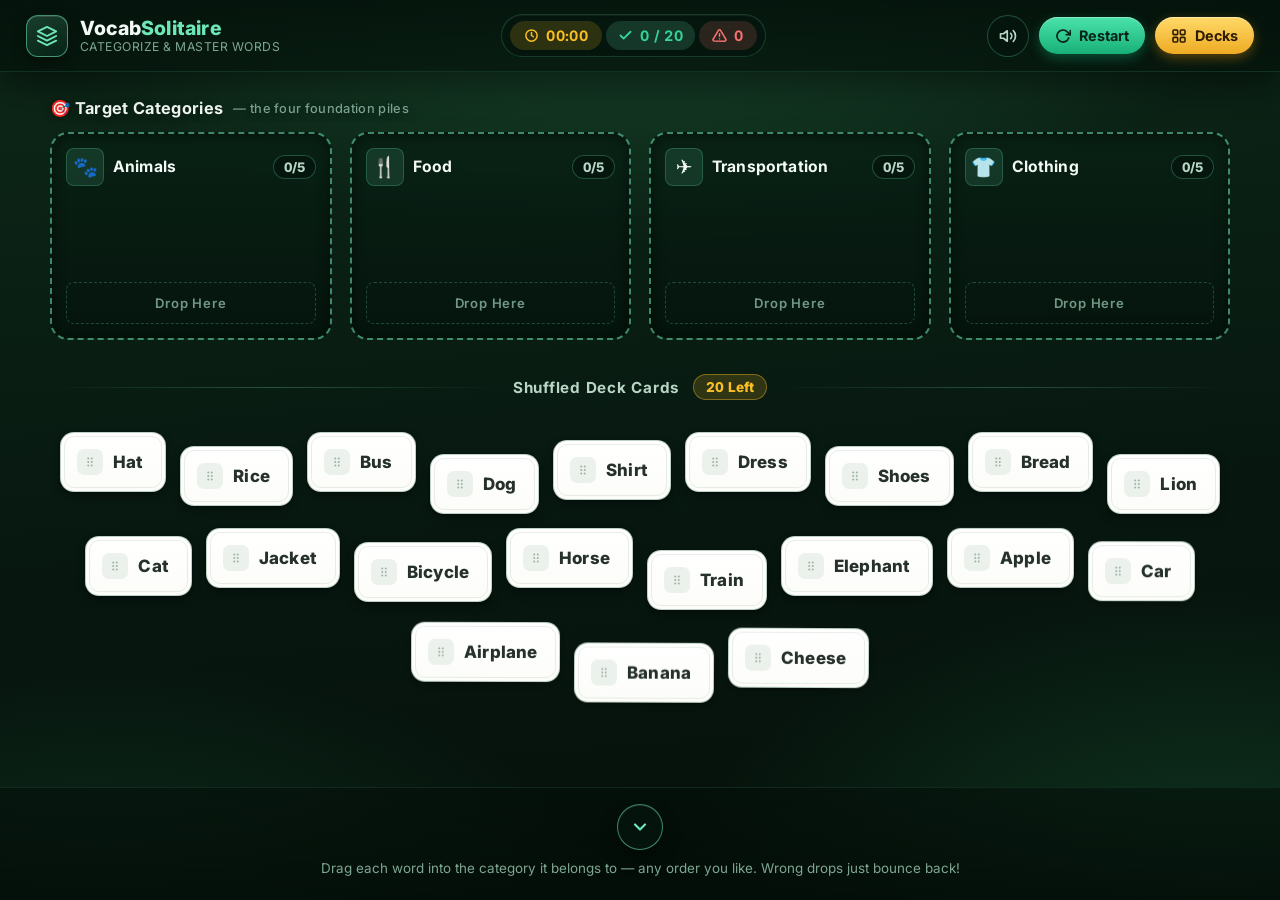
==== vocab-solitaire-game/index.html @ 0c494ebf "add1" ====
<!DOCTYPE html>
<html lang="en">
<head>
  <meta charset="UTF-8" />
  <meta name="viewport" content="width=device-width, initial-scale=1.0" />
  <title>VocabSolitaire — Categorize &amp; Master Words</title>
  <meta name="description" content="A solitaire-style card game for learning vocabulary: drag word cards onto the category foundation piles they belong to." />
  <link rel="icon" href="data:image/svg+xml,%3Csvg xmlns='http://www.w3.org/2000/svg' viewBox='0 0 24 24'%3E%3Crect x='4' y='2' width='16' height='20' rx='3' fill='%23fcfdf9' stroke='%2334d399' stroke-width='1.6'/%3E%3Ctext x='12' y='16' font-size='10' text-anchor='middle' fill='%2310b981' font-family='sans-serif' font-weight='bold'%3EA%3C/text%3E%3C/svg%3E" />
  <link rel="preconnect" href="https://fonts.googleapis.com" />
  <link rel="preconnect" href="https://fonts.gstatic.com" crossorigin />
  <link href="https://fonts.googleapis.com/css2?family=Inter:wght@400;600;700;800&display=swap" rel="stylesheet" />
  <link rel="stylesheet" href="css/variables.css" />
  <link rel="stylesheet" href="css/layout.css" />
  <link rel="stylesheet" href="css/components.css" />
  <link rel="stylesheet" href="css/animations.css" />
</head>
<body>

  <!-- ======================= Top bar ======================= -->
  <header class="topbar">
    <div class="brand">
      <div class="brand-icon" aria-hidden="true">
        <svg viewBox="0 0 24 24" width="22" height="22" fill="none" stroke="currentColor" stroke-width="2" stroke-linecap="round" stroke-linejoin="round">
          <polygon points="12 2 2 7 12 12 22 7 12 2"></polygon>
          <polyline points="2 17 12 22 22 17"></polyline>
          <polyline points="2 12 12 17 22 12"></polyline>
        </svg>
      </div>
      <div class="brand-text">
        <h1>Vocab<span>Solitaire</span></h1>
        <p>CATEGORIZE &amp; MASTER WORDS</p>
      </div>
    </div>

    <div class="stats-pill" role="status" aria-label="Game statistics">
      <span class="stat stat-time" id="stat-time" title="Time elapsed">
        <svg viewBox="0 0 24 24" width="15" height="15" fill="none" stroke="currentColor" stroke-width="2.4" stroke-linecap="round" stroke-linejoin="round">
          <circle cx="12" cy="12" r="9"></circle>
          <path d="M12 7v5l3 2"></path>
        </svg>
        <span id="time-value">00:00</span>
      </span>
      <span class="stat stat-score" id="stat-score" title="Words sorted">
        <svg viewBox="0 0 24 24" width="15" height="15" fill="none" stroke="currentColor" stroke-width="3" stroke-linecap="round" stroke-linejoin="round">
          <polyline points="20 6 9 17 4 12"></polyline>
        </svg>
        <span id="score-value">0 / 20</span>
      </span>
      <span class="stat stat-errors" id="stat-errors" title="Mistakes">
        <svg viewBox="0 0 24 24" width="15" height="15" fill="none" stroke="currentColor" stroke-width="2.4" stroke-linecap="round" stroke-linejoin="round">
          <path d="M10.29 3.86L1.82 18a2 2 0 0 0 1.71 3h16.94a2 2 0 0 0 1.71-3L13.71 3.86a2 2 0 0 0-3.42 0z"></path>
          <line x1="12" y1="9" x2="12" y2="13"></line>
          <line x1="12" y1="17" x2="12.01" y2="17"></line>
        </svg>
        <span id="errors-value">0</span>
      </span>
    </div>

    <div class="topbar-actions">
      <button class="btn btn-ghost btn-icon" id="btn-sound" title="Toggle sound" aria-label="Toggle sound">
        <svg id="icon-sound-on" viewBox="0 0 24 24" width="18" height="18" fill="none" stroke="currentColor" stroke-width="2.2" stroke-linecap="round" stroke-linejoin="round">
          <polygon points="11 5 6 9 2 9 2 15 6 15 11 19 11 5"></polygon>
          <path d="M15.54 8.46a5 5 0 0 1 0 7.07"></path>
          <path d="M19.07 4.93a10 10 0 0 1 0 14.14"></path>
        </svg>
        <svg id="icon-sound-off" viewBox="0 0 24 24" width="18" height="18" fill="none" stroke="currentColor" stroke-width="2.2" stroke-linecap="round" stroke-linejoin="round" style="display:none">
          <polygon points="11 5 6 9 2 9 2 15 6 15 11 19 11 5"></polygon>
          <line x1="23" y1="9" x2="17" y2="15"></line>
          <line x1="17" y1="9" x2="23" y2="15"></line>
        </svg>
      </button>
      <button class="btn" id="btn-restart" title="Shuffle and restart this deck">
        <svg viewBox="0 0 24 24" width="16" height="16" fill="none" stroke="currentColor" stroke-width="2.6" stroke-linecap="round" stroke-linejoin="round">
          <polyline points="23 4 23 10 17 10"></polyline>
          <path d="M20.49 15a9 9 0 1 1-2.12-9.36L23 10"></path>
        </svg>
        Restart
      </button>
      <button class="btn btn-amber" id="btn-decks" title="Choose a vocabulary deck">
        <svg viewBox="0 0 24 24" width="16" height="16" fill="none" stroke="currentColor" stroke-width="2.4" stroke-linecap="round" stroke-linejoin="round">
          <rect x="3" y="3" width="7" height="7" rx="1.5"></rect>
          <rect x="14" y="3" width="7" height="7" rx="1.5"></rect>
          <rect x="14" y="14" width="7" height="7" rx="1.5"></rect>
          <rect x="3" y="14" width="7" height="7" rx="1.5"></rect>
        </svg>
        Decks
      </button>
    </div>
  </header>

  <!-- ======================= Play field ======================= -->
  <main>
    <section aria-label="Target categories">
      <h2 class="section-label">🎯 Target Categories <small>— the four foundation piles</small></h2>
      <div class="foundations-row" id="foundations-row">
        <!-- foundation piles rendered by ui.js -->
      </div>
    </section>

    <div class="deck-divider">
      <span class="divider-title">Shuffled Deck Cards</span>
      <span class="left-badge" id="cards-left">20 Left</span>
    </div>

    <section class="deck-area" id="deck-area" aria-label="Word cards to sort">
      <!-- word cards rendered by ui.js -->
    </section>
  </main>

  <!-- ======================= Footer ======================= -->
  <footer class="app-footer">
    <button class="scroll-cue" id="btn-scroll-down" title="Scroll to cards / back to top" aria-label="Scroll to cards or back to top">
      <svg id="icon-chevron" viewBox="0 0 24 24" width="20" height="20" fill="none" stroke="currentColor" stroke-width="2.6" stroke-linecap="round" stroke-linejoin="round">
        <polyline points="6 9 12 15 18 9"></polyline>
      </svg>
    </button>
    <p class="footer-note">Drag each word into the category it belongs to — any order you like. Wrong drops just bounce back!</p>
  </footer>

  <!-- ======================= Floating layers ======================= -->
  <div id="confetti-layer" aria-hidden="true"></div>
  <div class="toast" id="toast" role="status"></div>

  <!-- ======================= Decks modal ======================= -->
  <div class="modal-overlay" id="modal-decks" role="dialog" aria-modal="true" aria-labelledby="decks-title">
    <div class="modal-card">
      <div class="modal-head">
        <div>
          <h3 class="modal-title" id="decks-title">Choose a Vocabulary Deck</h3>
          <p class="modal-sub">Each deck shuffles 20 words across 4 categories.</p>
        </div>
        <button class="modal-close" data-close aria-label="Close">
          <svg viewBox="0 0 24 24" width="16" height="16" fill="none" stroke="currentColor" stroke-width="2.6" stroke-linecap="round">
            <line x1="18" y1="6" x2="6" y2="18"></line>
            <line x1="6" y1="6" x2="18" y2="18"></line>
          </svg>
        </button>
      </div>
      <div id="deck-list"><!-- deck options rendered by ui.js --></div>
    </div>
  </div>

  <!-- ======================= Victory modal ======================= -->
  <div class="modal-overlay" id="modal-win" role="dialog" aria-modal="true" aria-labelledby="win-title">
    <div class="modal-card win-modal">
      <div class="win-trophy">🏆</div>
      <h3 class="win-title" id="win-title">Deck <span>Cleared!</span></h3>
      <p class="win-sub" id="win-sub">Every word found its home.</p>
      <div class="win-stats">
        <div class="win-stat is-time"><b id="win-time">00:00</b><span>Time</span></div>
        <div class="win-stat is-errors"><b id="win-errors">0</b><span>Mistakes</span></div>
        <div class="win-stat is-acc"><b id="win-accuracy">100%</b><span>Accuracy</span></div>
      </div>
      <div class="win-actions">
        <button class="btn" id="btn-play-again">Play Again</button>
        <button class="btn btn-amber" id="btn-change-deck">Change Deck</button>
      </div>
    </div>
  </div>

  <!-- GSAP from CDN: used for physics-y tweens when available.
       Every animation has a Web Animations API fallback, so the game
       works fully offline even if this script fails to load. -->
  <script src="https://cdnjs.cloudflare.com/ajax/libs/gsap/3.12.5/gsap.min.js" defer></script>

  <script src="js/config.js"></script>
  <script src="js/audio.js"></script>
  <script src="js/state.js"></script>
  <script src="js/gsap-animations.js"></script>
  <script src="js/drag-drop.js"></script>
  <script src="js/ui.js"></script>
  <script src="js/app.js"></script>
</body>
</html>
---- vocab-solitaire-game/css/variables.css ----
/* ==========================================================================
   VocabSolitaire — Design Tokens
   ========================================================================== */

:root {
  /* Felt table */
  --felt-deep: #071710;
  --felt-dark: #0d2818;
  --felt-mid: #14432a;
  --felt-rich: #1a5c38;
  --felt-glow: #2e7d4f;

  /* Accents */
  --mint: #6ee7b7;
  --mint-soft: rgba(110, 231, 183, 0.16);
  --emerald: #34d399;
  --emerald-strong: #10b981;
  --amber: #fbbf24;
  --amber-strong: #f59e0b;
  --amber-soft: rgba(251, 191, 36, 0.16);
  --danger: #f87171;
  --danger-strong: #ef4444;
  --danger-soft: rgba(248, 113, 113, 0.16);

  /* Surfaces */
  --card-face: #fcfdf9;
  --card-face-hot: #ffffff;
  --ink: #26312b;
  --ink-soft: #55645c;
  --panel: rgba(6, 24, 15, 0.72);
  --panel-solid: #0b2117;
  --line: rgba(110, 231, 183, 0.28);
  --line-strong: rgba(110, 231, 183, 0.55);

  /* Text */
  --text-hi: #f3faf6;
  --text-mid: #b8d6c6;
  --text-low: #7ea693;

  /* Radii */
  --r-lg: 18px;
  --r-md: 12px;
  --r-sm: 8px;
  --r-pill: 999px;

  /* Shadows */
  --shadow-card: 0 4px 10px rgba(0, 0, 0, 0.32), 0 1px 2px rgba(0, 0, 0, 0.24);
  --shadow-lift: 0 18px 38px rgba(0, 0, 0, 0.5);
  --shadow-panel: 0 10px 34px rgba(0, 0, 0, 0.45), inset 0 1px 0 rgba(255, 255, 255, 0.05);

  /* Motion */
  --ease-spring: cubic-bezier(0.34, 1.56, 0.64, 1);
  --ease-out: cubic-bezier(0.22, 0.61, 0, 1);
  --dur-fast: 160ms;
  --dur-med: 320ms;

  /* Type */
  --font-main: "Inter", "Segoe UI", system-ui, -apple-system, sans-serif;
}
---- vocab-solitaire-game/css/layout.css ----
/* ==========================================================================
   VocabSolitaire — Page Layout
   ========================================================================== */

* {
  margin: 0;
  padding: 0;
  box-sizing: border-box;
}

html {
  scroll-behavior: smooth;
}

body {
  font-family: var(--font-main);
  color: var(--text-hi);
  min-height: 100vh;
  background:
    radial-gradient(1100px 620px at 50% -140px, rgba(46, 125, 79, 0.55), transparent 62%),
    radial-gradient(900px 520px at 8% 108%, rgba(20, 67, 42, 0.65), transparent 60%),
    radial-gradient(900px 520px at 95% 100%, rgba(26, 92, 56, 0.5), transparent 60%),
    linear-gradient(175deg, var(--felt-dark) 0%, var(--felt-deep) 58%, #051009 100%);
  background-attachment: fixed;
  display: flex;
  flex-direction: column;
  -webkit-font-smoothing: antialiased;
}

body.is-dragging {
  cursor: grabbing;
  user-select: none;
  -webkit-user-select: none;
}

body.is-dragging .word-card {
  pointer-events: none;
}

/* ---------- Top bar ---------- */

.topbar {
  display: flex;
  align-items: center;
  justify-content: space-between;
  gap: 16px;
  flex-wrap: wrap;
  padding: 14px 26px;
  background: linear-gradient(180deg, rgba(4, 18, 11, 0.92), rgba(4, 18, 11, 0.72));
  backdrop-filter: blur(10px);
  -webkit-backdrop-filter: blur(10px);
  border-bottom: 1px solid rgba(110, 231, 183, 0.14);
  box-shadow: 0 12px 34px rgba(0, 0, 0, 0.45);
  position: sticky;
  top: 0;
  z-index: 40;
}

.topbar-actions {
  display: flex;
  align-items: center;
  gap: 10px;
}

/* ---------- Main play area ---------- */

main {
  flex: 1;
  width: min(1180px, 100% - 40px);
  margin: 0 auto;
  padding: 26px 0 30px;
}

.section-label {
  display: flex;
  align-items: center;
  gap: 10px;
  font-size: 1.02rem;
  font-weight: 700;
  letter-spacing: 0.02em;
  color: var(--text-hi);
  margin-bottom: 14px;
  text-shadow: 0 2px 8px rgba(0, 0, 0, 0.4);
}

.section-label small {
  font-weight: 500;
  font-size: 0.8rem;
  color: var(--text-low);
}

/* ---------- Foundations row ---------- */

.foundations-row {
  display: grid;
  grid-template-columns: repeat(4, 1fr);
  gap: 18px;
}

/* ---------- Deck divider ---------- */

.deck-divider {
  display: flex;
  align-items: center;
  gap: 14px;
  margin: 34px 0 22px;
}

.deck-divider::before,
.deck-divider::after {
  content: "";
  flex: 1;
  height: 1px;
  background: linear-gradient(90deg, transparent, var(--line), transparent);
}

/* ---------- Deck (word cards) ---------- */

.deck-area {
  display: flex;
  flex-wrap: wrap;
  justify-content: center;
  align-items: flex-start;
  gap: 14px 14px;
  min-height: 190px;
  padding: 10px 4px 6px;
}

/* organic vertical stagger, mirroring a loose hand of cards */
.word-card:nth-child(5n + 2) { margin-top: 14px; }
.word-card:nth-child(5n + 4) { margin-top: 22px; }
.word-card:nth-child(5n)     { margin-top: 8px;  }

.deck-empty {
  grid-column: 1 / -1;
  width: 100%;
  text-align: center;
  padding: 48px 12px;
  color: var(--text-mid);
  font-size: 1.05rem;
}

/* ---------- Footer ---------- */

.app-footer {
  display: flex;
  flex-direction: column;
  align-items: center;
  gap: 10px;
  padding: 16px 20px 24px;
  background: linear-gradient(0deg, rgba(3, 13, 8, 0.9), rgba(3, 13, 8, 0.55));
  border-top: 1px solid rgba(110, 231, 183, 0.12);
}

.footer-note {
  font-size: 0.84rem;
  color: var(--text-low);
  text-align: center;
}

/* ---------- Floating layers ---------- */

#confetti-layer {
  position: fixed;
  inset: 0;
  pointer-events: none;
  overflow: hidden;
  z-index: 900;
}

.toast {
  position: fixed;
  left: 50%;
  bottom: 30px;
  transform: translateX(-50%) translateY(20px);
  opacity: 0;
  z-index: 1200;
  pointer-events: none;
}

.toast.is-visible {
  animation: toast-in 240ms var(--ease-out) forwards;
}

/* ---------- Modals ---------- */

.modal-overlay {
  position: fixed;
  inset: 0;
  z-index: 1000;
  display: none;
  align-items: center;
  justify-content: center;
  padding: 22px;
  background: rgba(3, 12, 7, 0.72);
  backdrop-filter: blur(6px);
  -webkit-backdrop-filter: blur(6px);
}

.modal-overlay.is-open {
  display: flex;
}

.modal-card {
  width: min(560px, 100%);
  max-height: min(84vh, 720px);
  overflow-y: auto;
  background: linear-gradient(170deg, #10301f, #0a2114);
  border: 1px solid var(--line-strong);
  border-radius: var(--r-lg);
  box-shadow: var(--shadow-panel), 0 0 60px rgba(52, 211, 153, 0.12);
  padding: 26px 26px 24px;
}

/* ---------- Drag ghost ---------- */
/* doubled class beats .word-card's own position/transition rules */

.word-card.drag-ghost {
  position: fixed;
  z-index: 999;
  margin: 0;
  pointer-events: none;
  cursor: grabbing;
  transition: none;
  opacity: 0;
  box-shadow: var(--shadow-lift);
  will-change: left, top, transform;
}

.word-card.drag-ghost.is-active {
  opacity: 1;
}

/* ---------- Responsive ---------- */

@media (max-width: 940px) {
  .foundations-row {
    grid-template-columns: repeat(2, 1fr);
  }

  .topbar {
    justify-content: center;
    gap: 12px;
  }
}

@media (max-width: 560px) {
  main {
    width: calc(100% - 24px);
  }

  .foundations-row {
    grid-template-columns: repeat(2, 1fr);
    gap: 12px;
  }

  .deck-area {
    gap: 10px;
  }

  .word-card:nth-child(n) {
    margin-top: 0;
  }

  .word-card:nth-child(3n + 2) { margin-top: 12px; }
}
---- vocab-solitaire-game/css/components.css ----
/* ==========================================================================
   VocabSolitaire — Components
   ========================================================================== */

/* ---------- Brand ---------- */

.brand {
  display: flex;
  align-items: center;
  gap: 12px;
}

.brand-icon {
  display: grid;
  place-items: center;
  width: 42px;
  height: 42px;
  border-radius: var(--r-md);
  color: var(--mint);
  background: linear-gradient(160deg, rgba(110, 231, 183, 0.2), rgba(16, 185, 129, 0.08));
  border: 1px solid var(--line-strong);
  box-shadow: inset 0 1px 0 rgba(255, 255, 255, 0.12), 0 6px 14px rgba(0, 0, 0, 0.35);
}

.brand-text h1 {
  font-size: 1.22rem;
  font-weight: 800;
  letter-spacing: 0.01em;
  line-height: 1.15;
}

.brand-text h1 span {
  color: var(--mint);
}

.brand-text p {
  font-size: 0.76rem;
  color: var(--text-low);
  letter-spacing: 0.04em;
}

/* ---------- Stats pill ---------- */

.stats-pill {
  display: flex;
  align-items: center;
  gap: 4px;
  padding: 6px 8px;
  border-radius: var(--r-pill);
  background: rgba(5, 22, 14, 0.8);
  border: 1px solid rgba(110, 231, 183, 0.18);
  box-shadow: inset 0 1px 0 rgba(255, 255, 255, 0.05);
}

.stat {
  display: inline-flex;
  align-items: center;
  gap: 7px;
  padding: 6px 12px;
  border-radius: var(--r-pill);
  font-size: 0.9rem;
  font-weight: 700;
  font-variant-numeric: tabular-nums;
  letter-spacing: 0.02em;
}

.stat svg {
  flex: none;
}

.stat-time {
  color: var(--amber);
  background: var(--amber-soft);
  min-width: 92px;
  justify-content: center;
}

.stat-score {
  color: var(--emerald);
  background: var(--mint-soft);
}

.stat-errors {
  color: var(--danger);
  background: var(--danger-soft);
  min-width: 58px;
  justify-content: center;
}

/* ---------- Buttons ---------- */

.btn {
  display: inline-flex;
  align-items: center;
  justify-content: center;
  gap: 8px;
  border: none;
  cursor: pointer;
  font-family: inherit;
  font-size: 0.9rem;
  font-weight: 700;
  padding: 10px 16px;
  border-radius: var(--r-pill);
  color: #06231a;
  background: linear-gradient(180deg, #4be3ab, #17b077);
  box-shadow: 0 4px 12px rgba(16, 185, 129, 0.35), inset 0 1px 0 rgba(255, 255, 255, 0.35);
  transition: transform var(--dur-fast) var(--ease-out), box-shadow var(--dur-fast), filter var(--dur-fast);
}

.btn:hover {
  transform: translateY(-2px);
  filter: brightness(1.06);
}

.btn:active {
  transform: translateY(0) scale(0.97);
}

.btn-amber {
  color: #2d1c02;
  background: linear-gradient(180deg, #ffd968, #eeab23);
  box-shadow: 0 4px 12px rgba(245, 158, 11, 0.35), inset 0 1px 0 rgba(255, 255, 255, 0.4);
}

.btn-ghost {
  color: var(--text-mid);
  background: rgba(5, 22, 14, 0.8);
  border: 1px solid var(--line);
  box-shadow: none;
}

.btn-ghost:hover {
  color: var(--text-hi);
  border-color: var(--line-strong);
}

.btn-icon {
  padding: 10px;
  width: 42px;
  height: 42px;
}

/* ---------- Foundation pile (drop target) ---------- */

.foundation {
  position: relative;
  display: flex;
  flex-direction: column;
  border-radius: var(--r-lg);
  min-height: 208px;
  padding: 14px;
  background:
    linear-gradient(180deg, rgba(9, 33, 21, 0.85), rgba(5, 20, 13, 0.9));
  border: 2px dashed var(--line-strong);
  box-shadow: inset 0 2px 14px rgba(0, 0, 0, 0.45);
  transition: border-color var(--dur-fast), background var(--dur-fast), transform var(--dur-fast) var(--ease-out), box-shadow var(--dur-med);
}

.foundation-head {
  display: flex;
  align-items: center;
  gap: 9px;
}

.foundation-icon {
  display: grid;
  place-items: center;
  width: 38px;
  height: 38px;
  font-size: 1.25rem;
  border-radius: var(--r-sm);
  background: rgba(110, 231, 183, 0.12);
  border: 1px solid rgba(110, 231, 183, 0.22);
  flex: none;
}

.foundation-name {
  font-size: 0.98rem;
  font-weight: 700;
  letter-spacing: 0.01em;
  line-height: 1.2;
}

.foundation-count {
  margin-left: auto;
  font-size: 0.82rem;
  font-weight: 800;
  font-variant-numeric: tabular-nums;
  color: var(--text-mid);
  background: rgba(5, 22, 14, 0.9);
  border: 1px solid var(--line);
  border-radius: var(--r-pill);
  padding: 3px 10px;
}

.pile-hint {
  display: block;
  width: 100%;
  margin-top: 26px;
  text-align: center;
  font-size: 0.82rem;
  font-weight: 600;
  letter-spacing: 0.06em;
  color: var(--text-low);
  border: 1px dashed var(--line);
  border-radius: var(--r-sm);
  padding: 12px 8px;
  opacity: 0.9;
}

/* stacked word chips inside a foundation */
.pile-stack {
  position: relative;
  flex: 1;
}

.pile-chip {
  position: absolute;
  left: 50%;
  bottom: 10px;
  transform: translateX(-50%) translateY(calc(var(--i) * -8px)) rotate(var(--rot, 0deg));
  z-index: var(--z, 1);
  max-width: calc(100% - 16px);
  padding: 7px 14px;
  border-radius: var(--r-sm);
  background: linear-gradient(180deg, var(--card-face-hot), #eef5ef);
  color: var(--ink);
  border: 1px solid rgba(26, 92, 56, 0.25);
  box-shadow: var(--shadow-card);
  font-size: 0.86rem;
  font-weight: 700;
  white-space: nowrap;
  overflow: hidden;
  text-overflow: ellipsis;
}

.pile-chip::before {
  content: "✓";
  color: var(--emerald-strong);
  margin-right: 7px;
  font-size: 0.78rem;
}

/* drop-hover while dragging */
.foundation.drop-hover {
  border-style: solid;
  border-color: var(--mint);
  background: linear-gradient(180deg, rgba(24, 74, 48, 0.92), rgba(11, 40, 26, 0.94));
  transform: translateY(-3px) scale(1.015);
  box-shadow: inset 0 2px 14px rgba(0, 0, 0, 0.4), 0 14px 30px rgba(0, 0, 0, 0.4), 0 0 0 3px rgba(110, 231, 183, 0.22);
}

.foundation.drop-hover .pile-hint {
  color: var(--mint);
  border-color: var(--line-strong);
}

/* completed pile */
.foundation.is-complete {
  border-style: solid;
  border-color: var(--emerald-strong);
  box-shadow: inset 0 2px 14px rgba(0, 0, 0, 0.4), 0 0 26px rgba(52, 211, 153, 0.28);
}

.foundation.is-complete .foundation-count {
  color: #06231a;
  background: var(--emerald);
  border-color: transparent;
}

/* feedback flashes (classes applied by JS, removed on animationend) */
.foundation.glow-correct {
  animation: glow-correct 720ms var(--ease-out);
}

.foundation.glow-wrong {
  animation: glow-wrong 640ms var(--ease-out);
}

/* ---------- Word card ---------- */

.word-card {
  position: relative;
  display: inline-flex;
  align-items: center;
  gap: 10px;
  padding: 16px 22px 16px 16px;
  border-radius: 14px;
  background: linear-gradient(180deg, var(--card-face-hot) 0%, var(--card-face) 100%);
  border: 1px solid rgba(26, 92, 56, 0.28);
  box-shadow: var(--shadow-card), inset 0 1px 0 rgba(255, 255, 255, 0.9);
  cursor: grab;
  touch-action: none;
  user-select: none;
  -webkit-user-select: none;
  transition: transform var(--dur-fast) var(--ease-out), box-shadow var(--dur-fast);
}

.word-card::after {
  content: "";
  position: absolute;
  inset: 3px;
  border-radius: 10px;
  border: 1px solid rgba(26, 92, 56, 0.1);
  pointer-events: none;
}

.word-card:hover {
  transform: translateY(-4px) rotate(-0.5deg);
  box-shadow: var(--shadow-lift), inset 0 1px 0 rgba(255, 255, 255, 0.9);
}

.word-card:active {
  cursor: grabbing;
}

.drag-handle {
  display: grid;
  place-items: center;
  width: 26px;
  height: 26px;
  border-radius: 7px;
  color: #9fb2a7;
  background: rgba(26, 92, 56, 0.08);
  flex: none;
}

.word-text {
  font-size: 1.06rem;
  font-weight: 800;
  color: var(--ink);
  letter-spacing: 0.01em;
}

/* card is being dragged / placed — original dims while the ghost flies */
.word-card.is-lifting {
  opacity: 0.35;
  border-style: dashed;
  cursor: grabbing;
}

/* tap-to-select mode */
.word-card.is-selected {
  outline: 3px solid var(--mint);
  outline-offset: 2px;
  transform: translateY(-4px);
  animation: selected-pulse 1.2s ease-in-out infinite;
}

/* ---------- Deck divider pieces ---------- */

.divider-title {
  font-size: 0.95rem;
  font-weight: 700;
  color: var(--text-mid);
  letter-spacing: 0.05em;
}

.left-badge {
  font-size: 0.85rem;
  font-weight: 800;
  font-variant-numeric: tabular-nums;
  color: var(--amber);
  background: var(--amber-soft);
  border: 1px solid rgba(251, 191, 36, 0.4);
  padding: 4px 12px;
  border-radius: var(--r-pill);
}

/* ---------- Footer scroll cue ---------- */

.scroll-cue {
  display: grid;
  place-items: center;
  width: 46px;
  height: 46px;
  border-radius: 50%;
  color: var(--mint);
  background: rgba(5, 22, 14, 0.85);
  border: 1.5px solid var(--line-strong);
  cursor: pointer;
  box-shadow: 0 8px 18px rgba(0, 0, 0, 0.4), inset 0 1px 0 rgba(255, 255, 255, 0.08);
  animation: float-y 2.6s ease-in-out infinite;
  transition: color var(--dur-fast), border-color var(--dur-fast);
}

.scroll-cue:hover {
  color: var(--text-hi);
  border-color: var(--mint);
}

/* ---------- Deck modal ---------- */

.modal-head {
  display: flex;
  align-items: flex-start;
  justify-content: space-between;
  gap: 12px;
  margin-bottom: 18px;
}

.modal-title {
  font-size: 1.3rem;
  font-weight: 800;
}

.modal-sub {
  margin-top: 4px;
  font-size: 0.86rem;
  color: var(--text-low);
}

.modal-close {
  display: grid;
  place-items: center;
  width: 36px;
  height: 36px;
  border-radius: 50%;
  border: 1px solid var(--line);
  background: rgba(5, 22, 14, 0.8);
  color: var(--text-mid);
  cursor: pointer;
  font-size: 1rem;
  transition: color var(--dur-fast), border-color var(--dur-fast);
}

.modal-close:hover {
  color: var(--text-hi);
  border-color: var(--line-strong);
}

.deck-option {
  display: flex;
  align-items: center;
  gap: 14px;
  width: 100%;
  text-align: left;
  margin-top: 12px;
  padding: 15px 16px;
  border-radius: var(--r-md);
  border: 1.5px solid var(--line);
  background: rgba(5, 22, 14, 0.55);
  cursor: pointer;
  color: var(--text-hi);
  font-family: inherit;
  transition: border-color var(--dur-fast), background var(--dur-fast), transform var(--dur-fast) var(--ease-out);
}

.deck-option:hover {
  border-color: var(--line-strong);
  background: rgba(12, 44, 28, 0.75);
  transform: translateY(-2px);
}

.deck-option.is-current {
  border-color: var(--emerald-strong);
  background: rgba(16, 185, 129, 0.12);
}

.deck-emoji {
  display: grid;
  place-items: center;
  width: 46px;
  height: 46px;
  font-size: 1.45rem;
  border-radius: var(--r-md);
  background: rgba(110, 231, 183, 0.12);
  border: 1px solid rgba(110, 231, 183, 0.22);
  flex: none;
}

.deck-info {
  flex: 1;
  min-width: 0;
}

.deck-name {
  font-size: 1rem;
  font-weight: 800;
}

.deck-name .current-tag {
  margin-left: 8px;
  font-size: 0.68rem;
  font-weight: 800;
  letter-spacing: 0.06em;
  color: #06231a;
  background: var(--emerald);
  border-radius: var(--r-pill);
  padding: 2px 9px;
  vertical-align: 2px;
}

.deck-tagline {
  margin-top: 3px;
  font-size: 0.8rem;
  color: var(--text-low);
}

.deck-cats {
  margin-top: 7px;
  display: flex;
  flex-wrap: wrap;
  gap: 6px;
}

.deck-cats span {
  font-size: 0.72rem;
  font-weight: 600;
  color: var(--text-mid);
  border: 1px solid var(--line);
  border-radius: var(--r-pill);
  padding: 2px 9px;
  background: rgba(5, 22, 14, 0.6);
}

.deck-go {
  flex: none;
}

/* ---------- Win modal ---------- */

.win-modal {
  text-align: center;
}

.win-trophy {
  font-size: 3.4rem;
  line-height: 1;
  margin: 6px 0 10px;
  display: inline-block;
  animation: trophy-bounce 1s var(--ease-spring) both;
}

.win-title {
  font-size: 1.65rem;
  font-weight: 800;
}

.win-title span {
  color: var(--mint);
}

.win-sub {
  margin-top: 6px;
  color: var(--text-low);
  font-size: 0.9rem;
}

.win-stats {
  display: grid;
  grid-template-columns: repeat(3, 1fr);
  gap: 10px;
  margin: 22px 0;
}

.win-stat {
  padding: 14px 8px;
  border-radius: var(--r-md);
  background: rgba(5, 22, 14, 0.7);
  border: 1px solid var(--line);
}

.win-stat b {
  display: block;
  font-size: 1.35rem;
  font-weight: 800;
  font-variant-numeric: tabular-nums;
}

.win-stat span {
  font-size: 0.72rem;
  letter-spacing: 0.08em;
  text-transform: uppercase;
  color: var(--text-low);
}

.win-stat.is-time b   { color: var(--amber); }
.win-stat.is-errors b { color: var(--danger); }
.win-stat.is-acc b    { color: var(--emerald); }

.win-actions {
  display: flex;
  justify-content: center;
  gap: 12px;
  flex-wrap: wrap;
}

/* ---------- Toast ---------- */

.toast {
  padding: 11px 20px;
  border-radius: var(--r-pill);
  background: rgba(6, 26, 17, 0.95);
  border: 1px solid var(--line-strong);
  color: var(--text-hi);
  font-size: 0.88rem;
  font-weight: 600;
  box-shadow: var(--shadow-lift);
}

/* reduced motion: soften the infinite pulses */
@media (prefers-reduced-motion: reduce) {
  .scroll-cue,
  .word-card.is-selected {
    animation: none;
  }
}
---- vocab-solitaire-game/css/animations.css ----
/* ==========================================================================
   VocabSolitaire — Keyframe Animations
   ========================================================================== */

/* Correct placement: green glow pulse */
@keyframes glow-correct {
  0% {
    box-shadow: inset 0 2px 14px rgba(0, 0, 0, 0.4), 0 0 0 0 rgba(52, 211, 153, 0.65);
    border-color: var(--emerald-strong);
  }
  35% {
    box-shadow: inset 0 2px 14px rgba(0, 0, 0, 0.4), 0 0 0 6px rgba(52, 211, 153, 0.45), 0 0 46px 8px rgba(52, 211, 153, 0.4);
    border-color: var(--mint);
    transform: translateY(-3px);
  }
  100% {
    box-shadow: inset 0 2px 14px rgba(0, 0, 0, 0.4), 0 0 0 0 rgba(52, 211, 153, 0);
    border-color: var(--line-strong);
    transform: translateY(0);
  }
}

/* Wrong placement: red glow + shake */
@keyframes glow-wrong {
  0%, 100% {
    box-shadow: inset 0 2px 14px rgba(0, 0, 0, 0.4), 0 0 0 0 rgba(248, 113, 113, 0);
    border-color: var(--line-strong);
    transform: translateX(0);
  }
  20% {
    box-shadow: inset 0 2px 14px rgba(0, 0, 0, 0.4), 0 0 0 5px rgba(248, 113, 113, 0.5), 0 0 36px 6px rgba(248, 113, 113, 0.4);
    border-color: var(--danger-strong);
    transform: translateX(-5px);
  }
  40% {
    transform: translateX(5px);
  }
  60% {
    box-shadow: inset 0 2px 14px rgba(0, 0, 0, 0.4), 0 0 0 3px rgba(248, 113, 113, 0.28);
    border-color: var(--danger);
    transform: translateX(-3px);
  }
  80% {
    transform: translateX(2px);
  }
}

/* counter / chip pop */
@keyframes pop-in {
  0%   { transform: translateX(-50%) translateY(calc(var(--i) * -8px)) rotate(var(--rot, 0deg)) scale(0.4); opacity: 0; }
  60%  { transform: translateX(-50%) translateY(calc(var(--i) * -8px)) rotate(var(--rot, 0deg)) scale(1.12); opacity: 1; }
  100% { transform: translateX(-50%) translateY(calc(var(--i) * -8px)) rotate(var(--rot, 0deg)) scale(1); }
}

.pile-chip.pop-in {
  animation: pop-in 420ms var(--ease-spring) both;
}

@keyframes stat-pop {
  0%   { transform: scale(1); }
  45%  { transform: scale(1.22); }
  100% { transform: scale(1); }
}

.stat.stat-pop {
  animation: stat-pop 340ms var(--ease-spring);
}

/* selected card pulse (tap mode) */
@keyframes selected-pulse {
  0%, 100% { box-shadow: 0 0 0 0 rgba(110, 231, 183, 0.45), var(--shadow-card); }
  50%      { box-shadow: 0 0 0 7px rgba(110, 231, 183, 0.16), var(--shadow-card); }
}

/* floating footer cue */
@keyframes float-y {
  0%, 100% { transform: translateY(0); }
  50%      { transform: translateY(6px); }
}

/* trophy bounce */
@keyframes trophy-bounce {
  0%   { transform: scale(0) rotate(-16deg); }
  60%  { transform: scale(1.25) rotate(6deg); }
  100% { transform: scale(1) rotate(0deg); }
}

/* toast */
@keyframes toast-in {
  from { opacity: 0; transform: translateX(-50%) translateY(20px); }
  to   { opacity: 1; transform: translateX(-50%) translateY(0); }
}

/* modal entrance */
.modal-overlay.is-open .modal-card {
  animation: modal-in 320ms var(--ease-spring) both;
}

@keyframes modal-in {
  from { opacity: 0; transform: translateY(26px) scale(0.94); }
  to   { opacity: 1; transform: translateY(0) scale(1); }
}

/* confetti fallback (used when neither GSAP nor WAAPI is available) */
@keyframes confetti-fall {
  0%   { transform: translateY(-4vh) rotate(0deg); opacity: 1; }
  100% { transform: translateY(104vh) rotate(720deg); opacity: 0.7; }
}
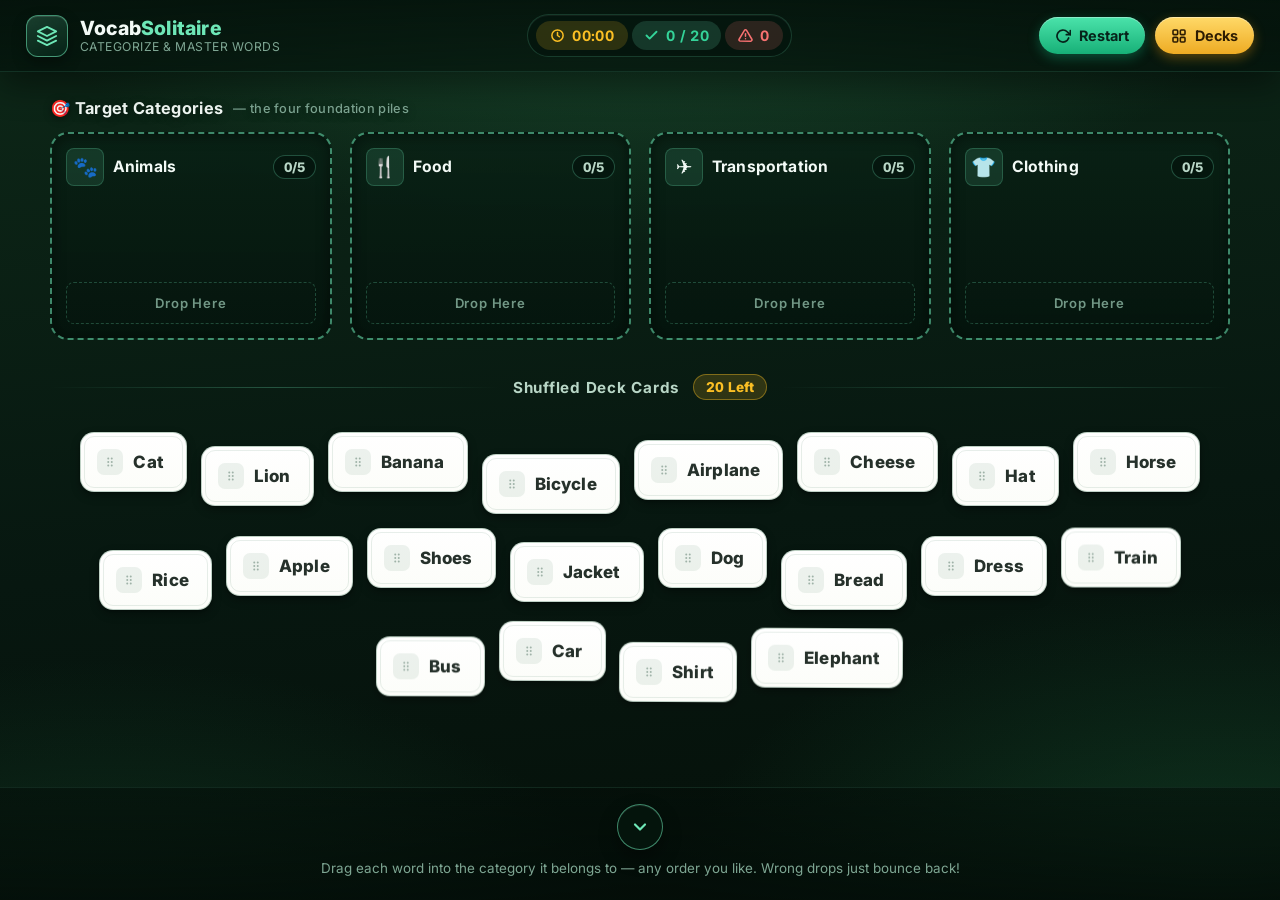
==== commit b9c13188: "add16" ====
--- a/vocab-solitaire-game/index.html
+++ b/vocab-solitaire-game/index.html
@@ -57,18 +57,6 @@
     </div>
 
     <div class="topbar-actions">
-      <button class="btn btn-ghost btn-icon" id="btn-sound" title="Toggle sound" aria-label="Toggle sound">
-        <svg id="icon-sound-on" viewBox="0 0 24 24" width="18" height="18" fill="none" stroke="currentColor" stroke-width="2.2" stroke-linecap="round" stroke-linejoin="round">
-          <polygon points="11 5 6 9 2 9 2 15 6 15 11 19 11 5"></polygon>
-          <path d="M15.54 8.46a5 5 0 0 1 0 7.07"></path>
-          <path d="M19.07 4.93a10 10 0 0 1 0 14.14"></path>
-        </svg>
-        <svg id="icon-sound-off" viewBox="0 0 24 24" width="18" height="18" fill="none" stroke="currentColor" stroke-width="2.2" stroke-linecap="round" stroke-linejoin="round" style="display:none">
-          <polygon points="11 5 6 9 2 9 2 15 6 15 11 19 11 5"></polygon>
-          <line x1="23" y1="9" x2="17" y2="15"></line>
-          <line x1="17" y1="9" x2="23" y2="15"></line>
-        </svg>
-      </button>
       <button class="btn" id="btn-restart" title="Shuffle and restart this deck">
         <svg viewBox="0 0 24 24" width="16" height="16" fill="none" stroke="currentColor" stroke-width="2.6" stroke-linecap="round" stroke-linejoin="round">
           <polyline points="23 4 23 10 17 10"></polyline>
